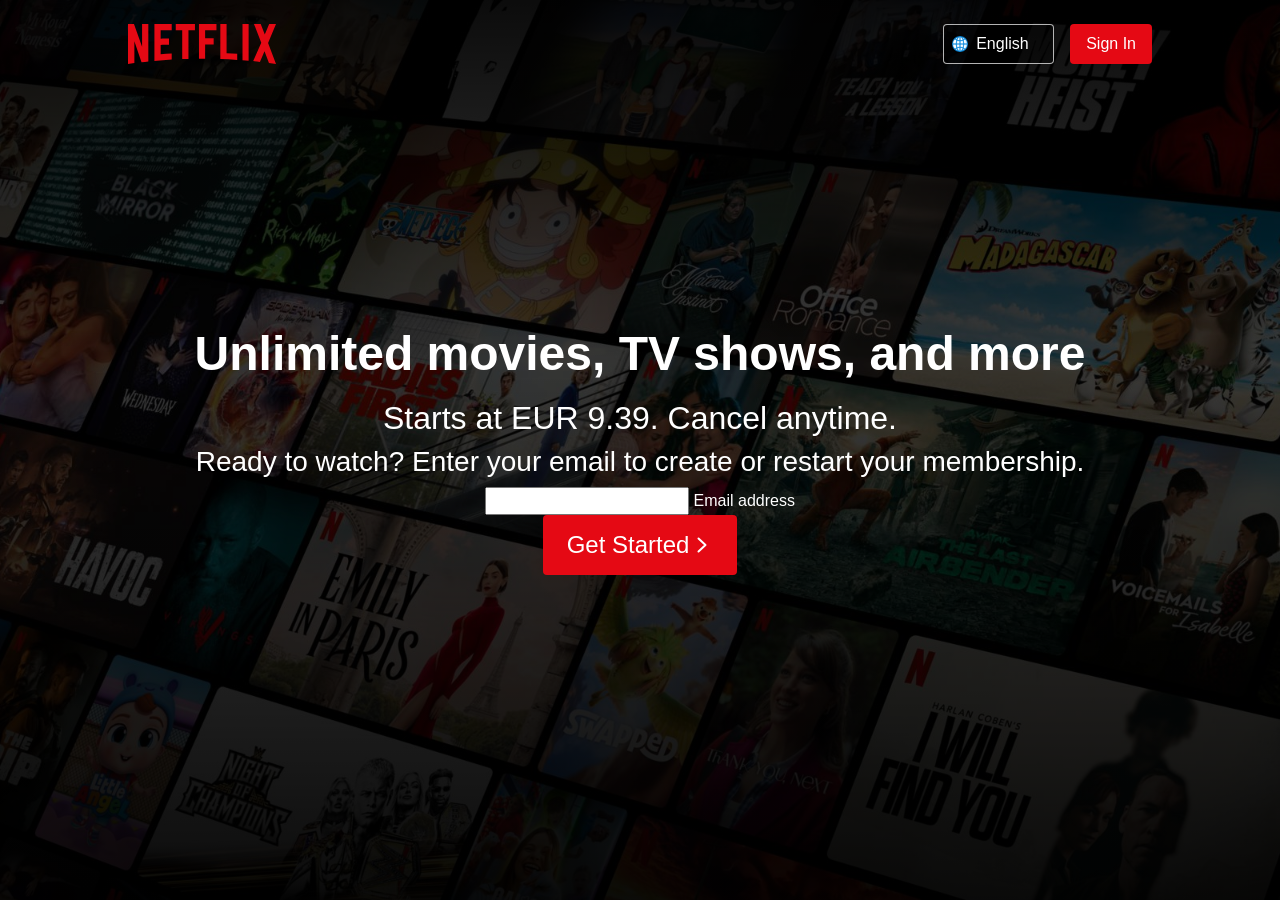
==== index.html @ 7cf476af "feat: build hero banner with background image" ====
<!DOCTYPE html>
<html lang="en">
<head>
    <meta charset="UTF-8">
    <meta name="viewport" content="width=device-width, initial-scale=1.0">
    <meta name="description" content="Watch Netflix movies & TV shows online or stream right to your smart TV, game console, PC, Mac, mobile, tablet and more.">
    <title>Netflix</title>
    <link href="https://cdn.jsdelivr.net/npm/bootstrap@5.3.2/dist/css/bootstrap.min.css" rel="stylesheet">
    <link rel="stylesheet" href="css/style.css">
    <link rel="stylesheet" href="css/landing.css">
</head>
<body>
    <header class="top-nav">
        <a href="index.html" aria-label="Netflix Home" class="logo-link">
            <img class="nav-logo" src="assets/logo.svg" alt="">
        </a>
        <div class="nav-btns">
            <div class="lang-box">
                <img class="lang-icon" src="assets/lang.png" alt="">
                <select class="lang-select">
                    <option>English</option>
                </select>
            </div>
            <a href="signin.html" class="btn btn-sm btn-red">Sign In</a>
        </div>
    </header>
    <main>
        <div class="hero-area">
            <div class="hero-bg"></div>
            <section class="splash-inner">
                <div class="hero-box">
                    <h1 class="hero-head">Unlimited movies, TV shows, and more</h1>
                    <h2 class="hero-sub">Starts at EUR 9.39. Cancel anytime.</h2>
                    <form class="cta-form" action="register.html">
                        <h3 class="join-form-title">Ready to watch? Enter your email to create or restart your membership.</h3>
                        <div class="join-form-row">
                            <div class="email-wrap">
                                <input type="email" id="topEmail" class="email-input" placeholder=" " required autocomplete="email">
                                <label for="topEmail" class="email-label">Email address</label>
                            </div>
                            <button type="submit" class="btn btn-lg btn-red start-btn">
                                Get Started
                                <svg width="24" height="24" viewBox="0 0 24 24" fill="none" xmlns="http://www.w3.org/2000/svg" class="start-btn-arrow">
                                    <path d="M9.5 5.5L16.5 12L9.5 18.5" stroke="currentColor" stroke-width="2" stroke-linecap="round" stroke-linejoin="round"/>
                                </svg>
                            </button>
                        </div>
                    </form>
                </div>
            </section>
        </div>
    </main>
</body>
</html>
---- css/style.css ----
/* ==========================================================================
   Base Styles
   ========================================================================== */
* {
    margin: 0;
    padding: 0;
    box-sizing: border-box;
}

:root {
    --color-primary: #e50914;
    --color-primary-hover: #c11119;
    --color-dark: #000000;
    --color-light: #ffffff;
    --color-gray: #b3b3b3;
    --color-gray-dark: #161616;
    
    --font-base: 'Netflix Sans', 'Helvetica Neue', Helvetica, Arial, sans-serif;
}

body {
    font-family: var(--font-base);
    background-color: var(--color-dark);
    color: var(--color-light);
    line-height: 1.5;
    -webkit-font-smoothing: antialiased;
}

/* ==========================================================================
   Navbar
   ========================================================================== */
.top-nav {
    display: flex;
    justify-content: space-between;
    align-items: center;
    padding: 1.5rem 5%;
    position: absolute;
    top: 0;
    left: 0;
    width: 100%;
    z-index: 10;
}

.logo-link { display: inline-block; }
.nav-logo { fill: var(--color-primary); height: 1.5rem; }

.nav-btns {
    display: flex;
    gap: 1rem;
    align-items: center;
}

.lang-box {
    position: relative;
    display: flex;
    align-items: center;
    border: 1px solid rgba(255, 255, 255, 0.7);
    border-radius: 4px;
    background-color: rgba(0, 0, 0, 0.4);
    padding: 0.2rem 1.5rem 0.2rem 2rem;
}

.lang-icon {
    position: absolute;
    left: 0.5rem;
    width: 1rem;
    height: 1rem;
    color: var(--color-light);
}

.lang-select {
    background: transparent;
    color: var(--color-light);
    border: none;
    font-size: 1rem;
    padding: 0.25rem 0;
    appearance: none;
    outline: none;
    cursor: pointer;
}

/* ==========================================================================
   Buttons
   ========================================================================== */
.btn {
    display: inline-flex;
    align-items: center;
    justify-content: center;
    border-radius: 4px;
    text-decoration: none;
    font-weight: 500;
    border: none;
    cursor: pointer;
    transition: background-color 0.2s ease;
}

.btn-red {
    background-color: var(--color-primary);
    color: var(--color-light);
}
.btn-red:hover { background-color: var(--color-primary-hover); }

.btn-sm { padding: 0.4rem 1rem; font-size: 0.875rem; border-radius: 4px; }
.btn-lg { padding: 0.75rem 1.5rem; font-size: 1.5rem; font-weight: 500; }

@media (min-width: 960px) {
    .top-nav { padding: 1.5rem 10%; }
    .nav-logo { height: 2.5rem; }
    .btn-sm { padding: 0.5rem 1rem; font-size: 1rem; }
}
---- css/landing.css ----
/* ==========================================================================
   Hero Section
   ========================================================================== */
.hero-area {
    position: relative;
    overflow: hidden;
}

.hero-bg {
    position: absolute;
    top: 0;
    left: 0;
    right: 0;
    bottom: 0;
    background: url('../assets/hero-bg.jpg') center/cover no-repeat;
    opacity: 0.5;
    z-index: 0;
}

.hero-area::after {
    content: '';
    position: absolute;
    top: 0;
    left: 0;
    right: 0;
    bottom: 0;
    background: rgba(0, 0, 0, 0.4);
    background-image: linear-gradient(to top, rgba(0, 0, 0, 0.8) 0, rgba(0, 0, 0, 0) 60%, rgba(0, 0, 0, 0.8) 100%);
    z-index: 1;
}

.splash-inner {
    position: relative;
    z-index: 2;
    min-height: 100vh;
    display: flex;
    justify-content: center;
    align-items: center;
    text-align: center;
    padding: 5rem 5% 5rem;
}

.hero-box {
    max-width: 950px;
    width: 100%;
}

.hero-head {
    font-size: 3rem;
    font-weight: 900;
    margin-bottom: 1rem;
    line-height: 1.2;
}
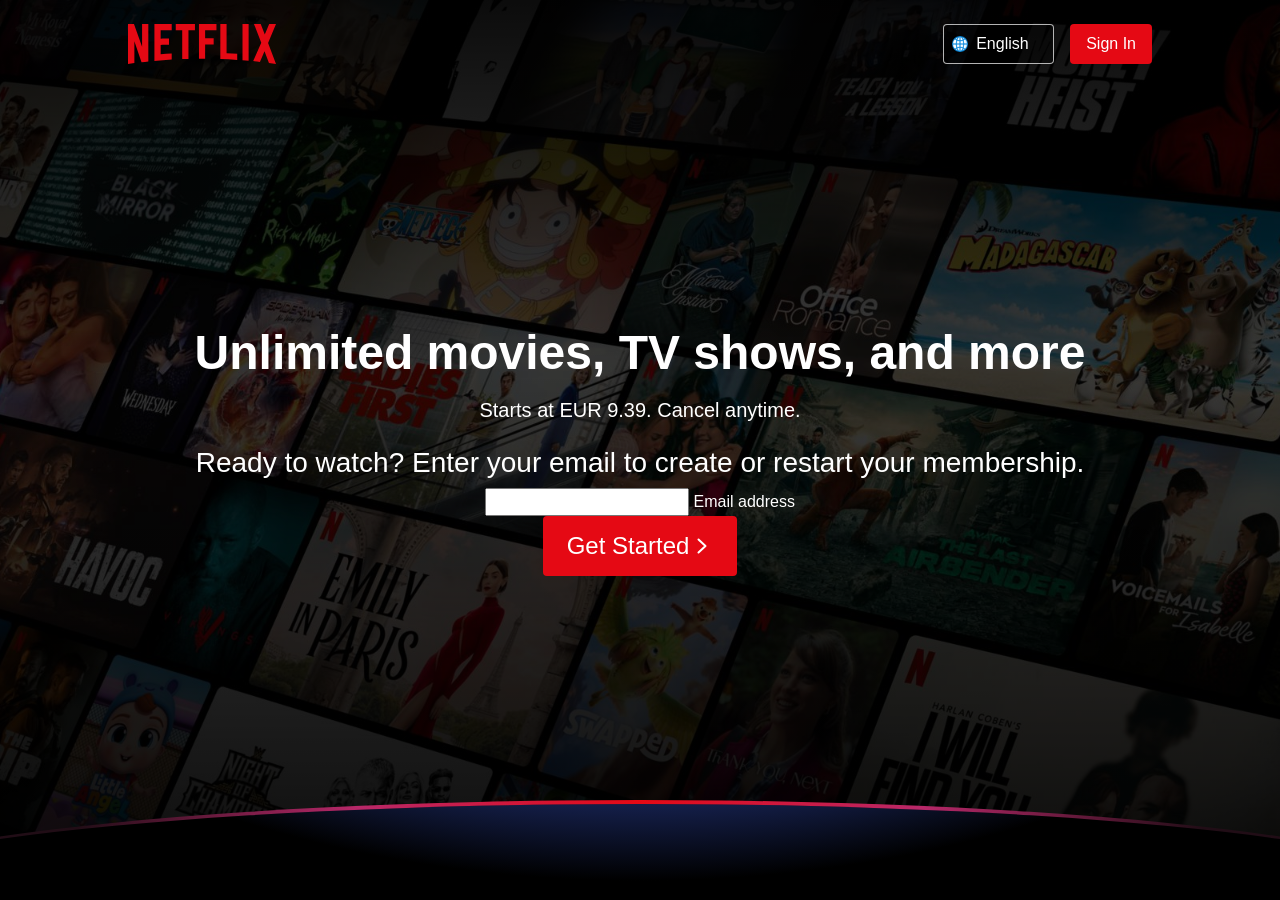
==== commit b9adbadd: "style: add curved arc divider below hero section" ====
--- a/index.html
+++ b/index.html
@@ -48,7 +48,12 @@
                     </form>
                 </div>
             </section>
+            <!-- Curved divider -->
+            <div class="arc-wrap">
+                <div class="arc-border"></div>
+            </div>
         </div>
+
     </main>
 </body>
 </html>
--- a/css/landing.css
+++ b/css/landing.css
@@ -52,3 +52,85 @@
     line-height: 1.2;
 }
 
+.hero-sub {
+    font-size: 1.25rem;
+    font-weight: 400;
+    margin-bottom: 1.5rem;
+}
+
+/* ==========================================================================
+   Hero Curve Divider
+   ========================================================================== */
+.arc-wrap {
+    position: absolute;
+    bottom: 0;
+    left: 0;
+    width: 100%;
+    height: 100px;
+    z-index: 3;
+    overflow: hidden;
+}
+
+.arc-border {
+    box-sizing: border-box;
+    position: absolute;
+    height: 100%;
+    top: 0;
+    margin: auto;
+    display: flex;
+    align-items: center;
+    border: solid .25rem transparent;
+    border-top-left-radius: 50% 100%;
+    border-top-right-radius: 50% 100%;
+    border-bottom: none;
+    background: radial-gradient(50% 500% at 50% -420%, rgba(64, 97, 231, 0.4) 80%, rgba(0, 0, 0, 0.1) 100%), black;
+    background-clip: padding-box;
+}
+
+@media all {
+    .arc-border {
+        width: 200%;
+        left: -50%;
+    }
+}
+
+@media all and (min-width: 600px) {
+    .arc-border {
+        width: 180%;
+        left: -40%;
+    }
+}
+
+@media all and (min-width: 960px) {
+    .arc-border {
+        width: 150%;
+        left: -25%;
+    }
+}
+
+@media all and (min-width: 1280px) {
+    .arc-border {
+        width: 130%;
+        left: -15%;
+    }
+}
+
+@media all and (min-width: 1920px) {
+    .arc-border {
+        width: 120%;
+        left: -10%;
+    }
+}
+
+.arc-border::before {
+    content: '';
+    position: absolute;
+    top: 0;
+    right: 0;
+    bottom: 0;
+    left: 0;
+    z-index: -1;
+    margin-top: -.25rem;
+    border-radius: inherit;
+    background: linear-gradient(to right, rgba(33, 13, 22, 1) 16%, rgba(184, 40, 105, 1), rgba(229, 9, 20, 1), rgba(184, 40, 105, 1), rgba(33, 13, 22, 1) 84%);
+}
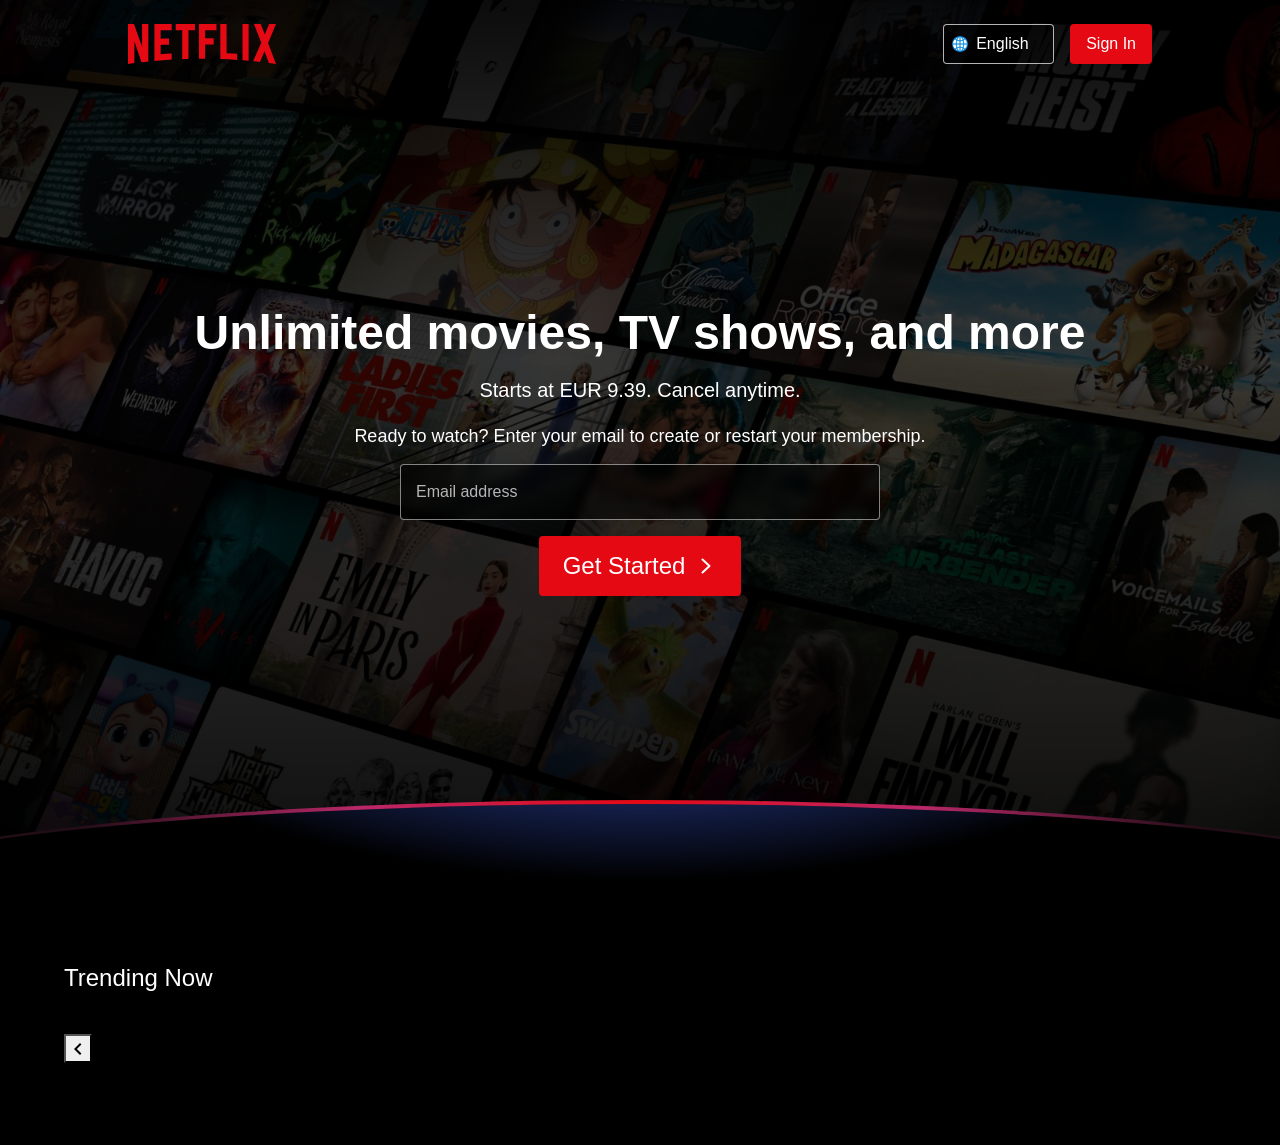
==== commit da5b7f8a: "feat: set up trending movies carousel section" ====
--- a/index.html
+++ b/index.html
@@ -54,6 +54,20 @@
             </div>
         </div>
 
+        <div class="main-wrap">
+            <!-- Trending Now -->
+            <section class="section position-relative">
+                <h2 class="section-title">Trending Now</h2>
+                <div class="slider position-relative">
+                    <button class="prev-btn" id="prevBtn" aria-label="Slide Left">
+                        <svg viewBox="0 0 24 24" fill="currentColor" width="24" height="24"><path d="M15.41 7.41L14 6l-6 6 6 6 1.41-1.41L10.83 12z"/></svg>
+                    </button>
+                    <div class="movie-list" id="sliderList">
+                        <div class="movie-card">
+                    </div>
+                </div>
+            </section>
+        </div>
     </main>
 </body>
 </html>
--- a/css/landing.css
+++ b/css/landing.css
@@ -134,3 +134,111 @@
     border-radius: inherit;
     background: linear-gradient(to right, rgba(33, 13, 22, 1) 16%, rgba(184, 40, 105, 1), rgba(229, 9, 20, 1), rgba(184, 40, 105, 1), rgba(33, 13, 22, 1) 84%);
 }
+
+/* ==========================================================================
+   Email Form
+   ========================================================================== */
+.cta-form {
+    margin-top: 1.5rem;
+}
+
+.join-form-title {
+    font-size: 1.125rem;
+    font-weight: 400;
+    margin-bottom: 1rem;
+}
+
+.join-form-row {
+    display: flex;
+    flex-direction: column;
+    align-items: center;
+    gap: 1rem;
+}
+
+.email-wrap {
+    width: 100%;
+    position: relative;
+    max-width: 30rem;
+}
+
+.email-input {
+    width: 100%;
+    padding: 1.5rem 1rem 0.5rem;
+    border: 1px solid rgba(255, 255, 255, 0.5);
+    border-radius: 4px;
+    background-color: rgba(0, 0, 0, 0.5);
+    color: var(--color-light);
+    font-size: 1rem;
+    height: 3.5rem;
+    backdrop-filter: blur(5px);
+}
+
+.email-input:focus {
+    outline: 2px solid var(--color-light);
+    outline-offset: 2px;
+}
+
+.email-label {
+    position: absolute;
+    left: 1rem;
+    top: 50%;
+    transform: translateY(-50%);
+    color: rgba(255, 255, 255, 0.7);
+    transition: all 0.1s ease;
+    pointer-events: none;
+    font-size: 1rem;
+}
+
+.email-input:focus + .email-label,
+.email-input:not(:placeholder-shown) + .email-label {
+    top: 14px;
+    font-size: 0.75rem;
+    font-weight: 500;
+}
+
+.start-btn {
+    width: auto;
+    gap: 0.5rem;
+    font-weight: 500;
+}
+
+/* ==========================================================================
+   Sections Layout
+   ========================================================================== */
+.main-wrap {
+    padding: 0 5%;
+}
+
+.section {
+    padding: 4rem 0;
+}
+
+.section-title {
+    font-size: 1.5rem;
+    font-weight: 500;
+    margin-bottom: 1.5rem;
+}
+
+/* ==========================================================================
+   Trending Carousel
+   ========================================================================== */
+.slider {
+    display: flex;
+    align-items: center;
+    position: relative;
+    width: 100%;
+}
+
+.movie-list {
+    display: flex;
+    overflow-x: auto;
+    scroll-behavior: smooth;
+    scrollbar-width: none;
+    gap: 3rem;
+    padding: 1.5rem 0 2.5rem 3.5rem;
+    width: 100%;
+}
+
+.movie-list::-webkit-scrollbar {
+    display: none;
+}
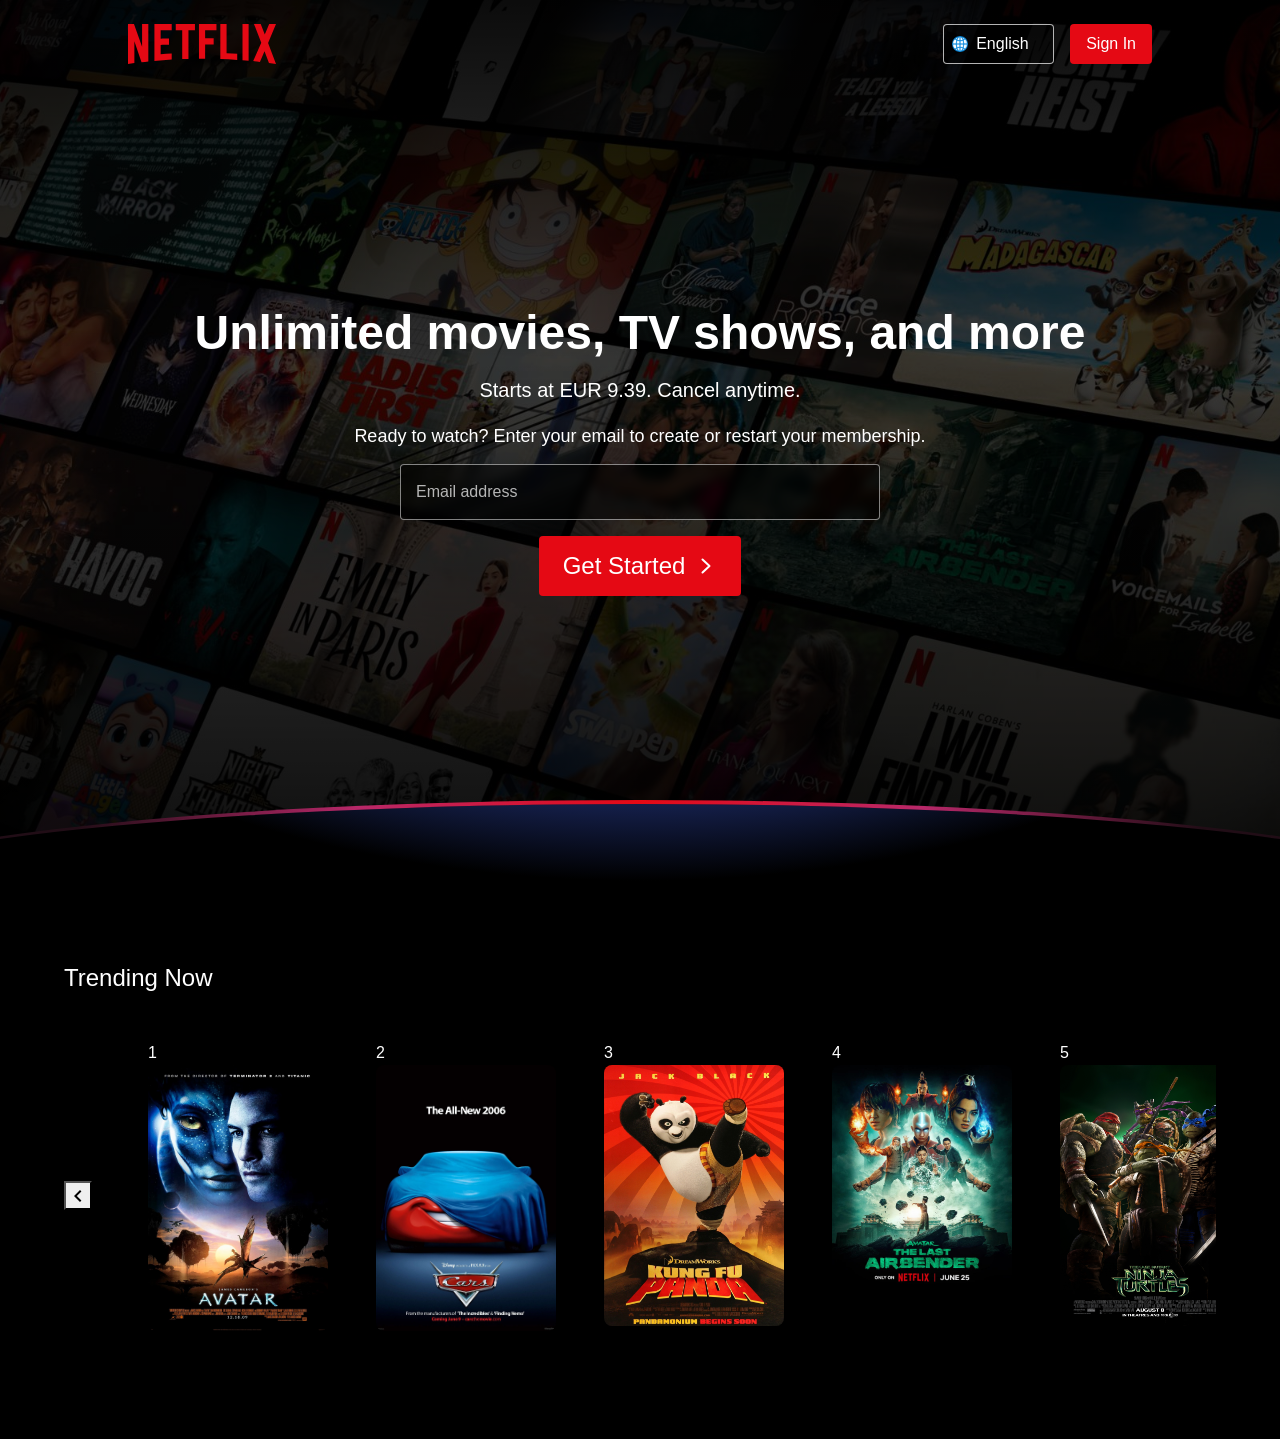
==== commit 4668db28: "feat: add 10 movie poster cards to carousel" ====
--- a/index.html
+++ b/index.html
@@ -64,6 +64,46 @@
                     </button>
                     <div class="movie-list" id="sliderList">
                         <div class="movie-card">
+                            <span class="rank-num">1</span>
+                            <img src="assets/trending-1.jpg" alt="Trending 1" class="slide-img">
+                        </div>
+                        <div class="movie-card">
+                            <span class="rank-num">2</span>
+                            <img src="assets/trending-2.jpg" alt="Trending 2" class="slide-img">
+                        </div>
+                        <div class="movie-card">
+                            <span class="rank-num">3</span>
+                            <img src="assets/trending-3.jpg" alt="Trending 3" class="slide-img">
+                        </div>
+                        <div class="movie-card">
+                            <span class="rank-num">4</span>
+                            <img src="assets/trending-4.jpg" alt="Trending 4" class="slide-img">
+                        </div>
+                        <div class="movie-card">
+                            <span class="rank-num">5</span>
+                            <img src="assets/trending-5.jpg" alt="Trending 5" class="slide-img">
+                        </div>
+                        <div class="movie-card">
+                            <span class="rank-num">6</span>
+                            <img src="assets/trending-6.jpg" alt="Trending 6" class="slide-img">
+                        </div>
+                        <div class="movie-card">
+                            <span class="rank-num">7</span>
+                            <img src="assets/trending-7.jpg" alt="Trending 7" class="slide-img">
+                        </div>
+                        <div class="movie-card">
+                            <span class="rank-num">8</span>
+                            <img src="assets/trending-8.jpg" alt="Trending 8" class="slide-img">
+                        </div>
+                        <div class="movie-card">
+                            <span class="rank-num">9</span>
+                            <img src="assets/trending-9.jpg" alt="Trending 9" class="slide-img">
+                        </div>
+                        <div class="movie-card">
+                            <span class="rank-num">10</span>
+                            <img src="assets/trending-10.jpg" alt="Trending 10" class="slide-img">
+                        </div>
+                    </div>
                     </div>
                 </div>
             </section>
--- a/css/landing.css
+++ b/css/landing.css
@@ -242,3 +242,19 @@
 .movie-list::-webkit-scrollbar {
     display: none;
 }
+
+.movie-card {
+    position: relative;
+    flex: 0 0 180px;
+    transition: transform 0.3s ease;
+    cursor: pointer;
+}
+
+.movie-card:hover {
+    transform: scale(1.1);
+    z-index: 5;
+}
+
+.slide-img {
+    width: 100%;
+    border-radius: 8px;
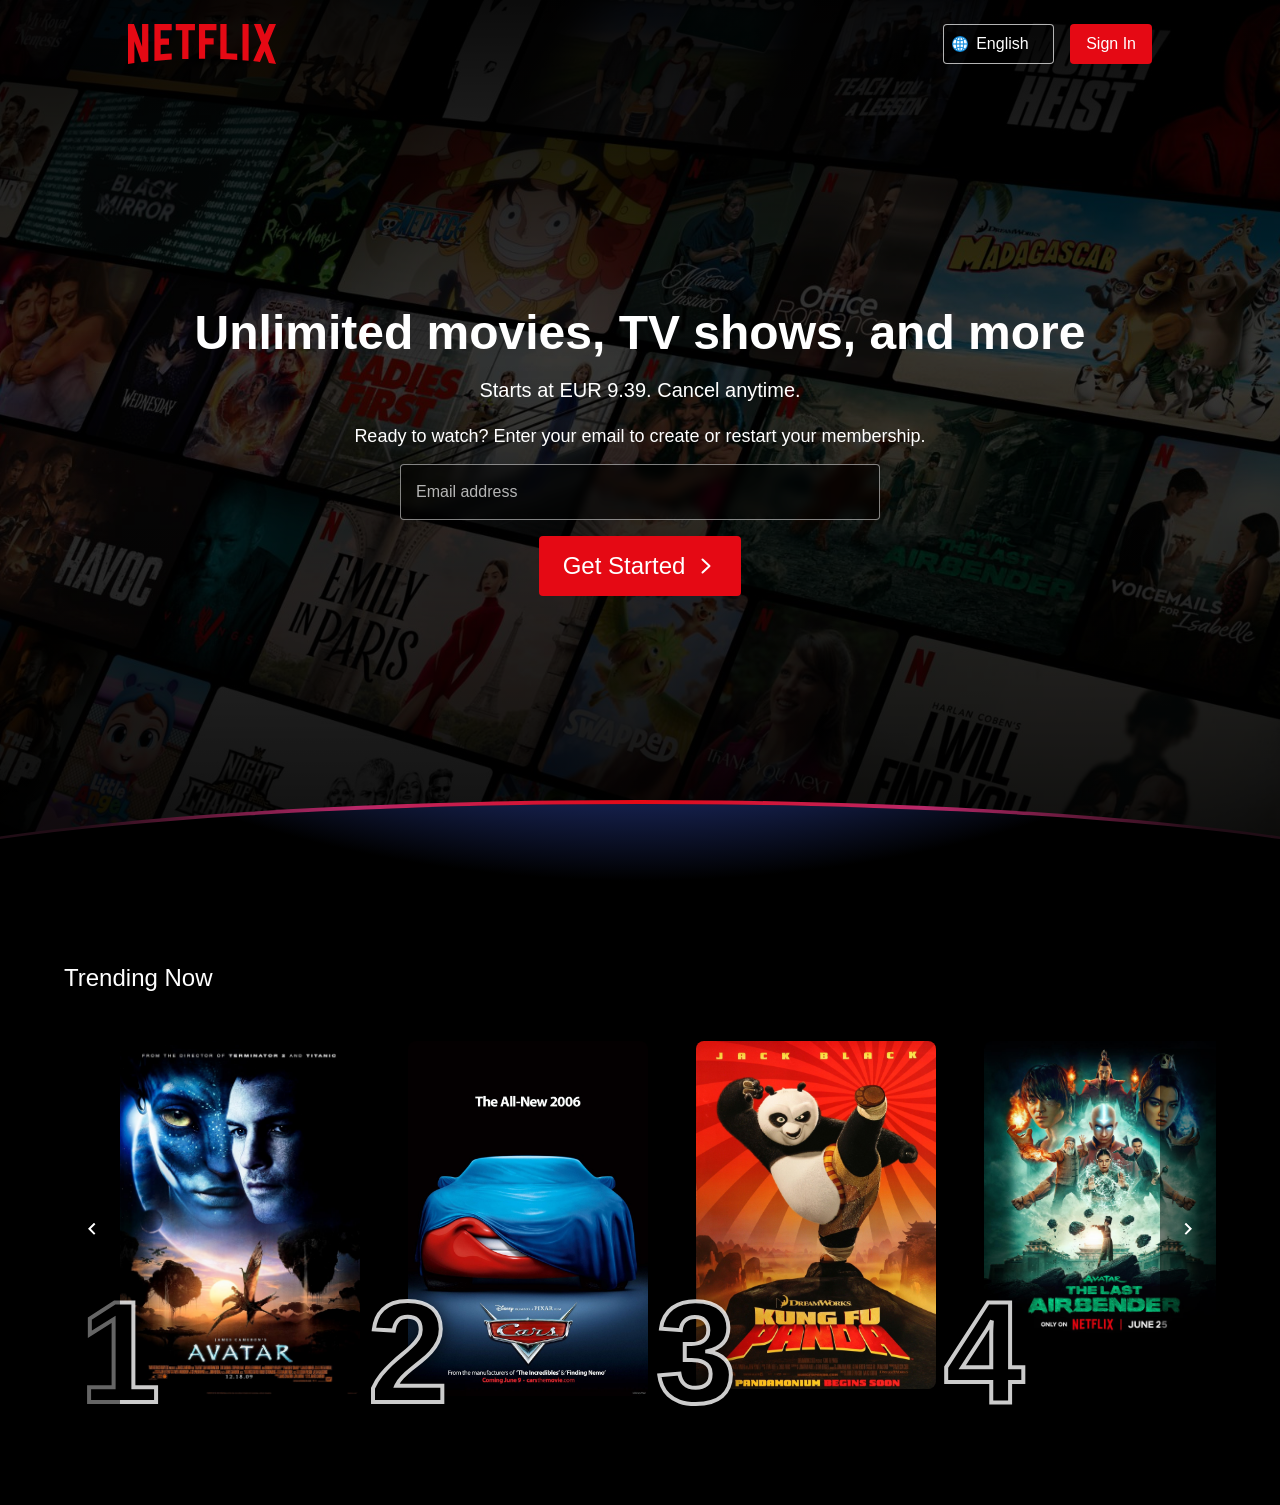
==== commit d88bdc15: "style: style carousel prev and next control buttons" ====
--- a/index.html
+++ b/index.html
@@ -104,9 +104,12 @@
                             <img src="assets/trending-10.jpg" alt="Trending 10" class="slide-img">
                         </div>
                     </div>
-                    </div>
+                    <button class="next-btn" id="nextBtn" aria-label="Slide Right">
+                        <svg viewBox="0 0 24 24" fill="currentColor" width="24" height="24"><path d="M10 6L8.59 7.41 13.17 12l-4.58 4.59L10 18l6-6z"/></svg>
+                    </button>
                 </div>
             </section>
+
         </div>
     </main>
 </body>
--- a/css/landing.css
+++ b/css/landing.css
@@ -258,3 +258,58 @@
 .slide-img {
     width: 100%;
     border-radius: 8px;
+    box-shadow: 0 4px 15px rgba(0, 0, 0, 0.5);
+}
+
+.rank-num {
+    position: absolute;
+    left: -2.5rem;
+    bottom: -1.5rem;
+    font-size: 9rem;
+    font-weight: 900;
+    line-height: 1;
+    color: var(--color-dark);
+    -webkit-text-stroke: 4px rgba(255, 255, 255, 0.8);
+    text-shadow: 0 0 20px rgba(0, 0, 0, 0.8);
+    z-index: 2;
+    pointer-events: none;
+}
+
+.prev-btn,
+.next-btn {
+    position: absolute;
+    top: 50%;
+    transform: translateY(-50%);
+    background: rgba(0, 0, 0, 0.5);
+    border: none;
+    color: white;
+    width: 3.5rem;
+    height: 85%;
+    z-index: 10;
+    cursor: pointer;
+    display: flex;
+    align-items: center;
+    justify-content: center;
+    transition: background 0.3s, opacity 0.3s;
+    border-radius: 4px;
+}
+
+.prev-btn:hover,
+.next-btn:hover {
+    background: rgba(0, 0, 0, 0.8);
+}
+
+.prev-btn {
+    left: 0;
+}
+
+.next-btn {
+    right: 0;
+}
+
+@media (min-width: 960px) {
+    .movie-card {
+        flex: 0 0 240px;
+    }
+}
+
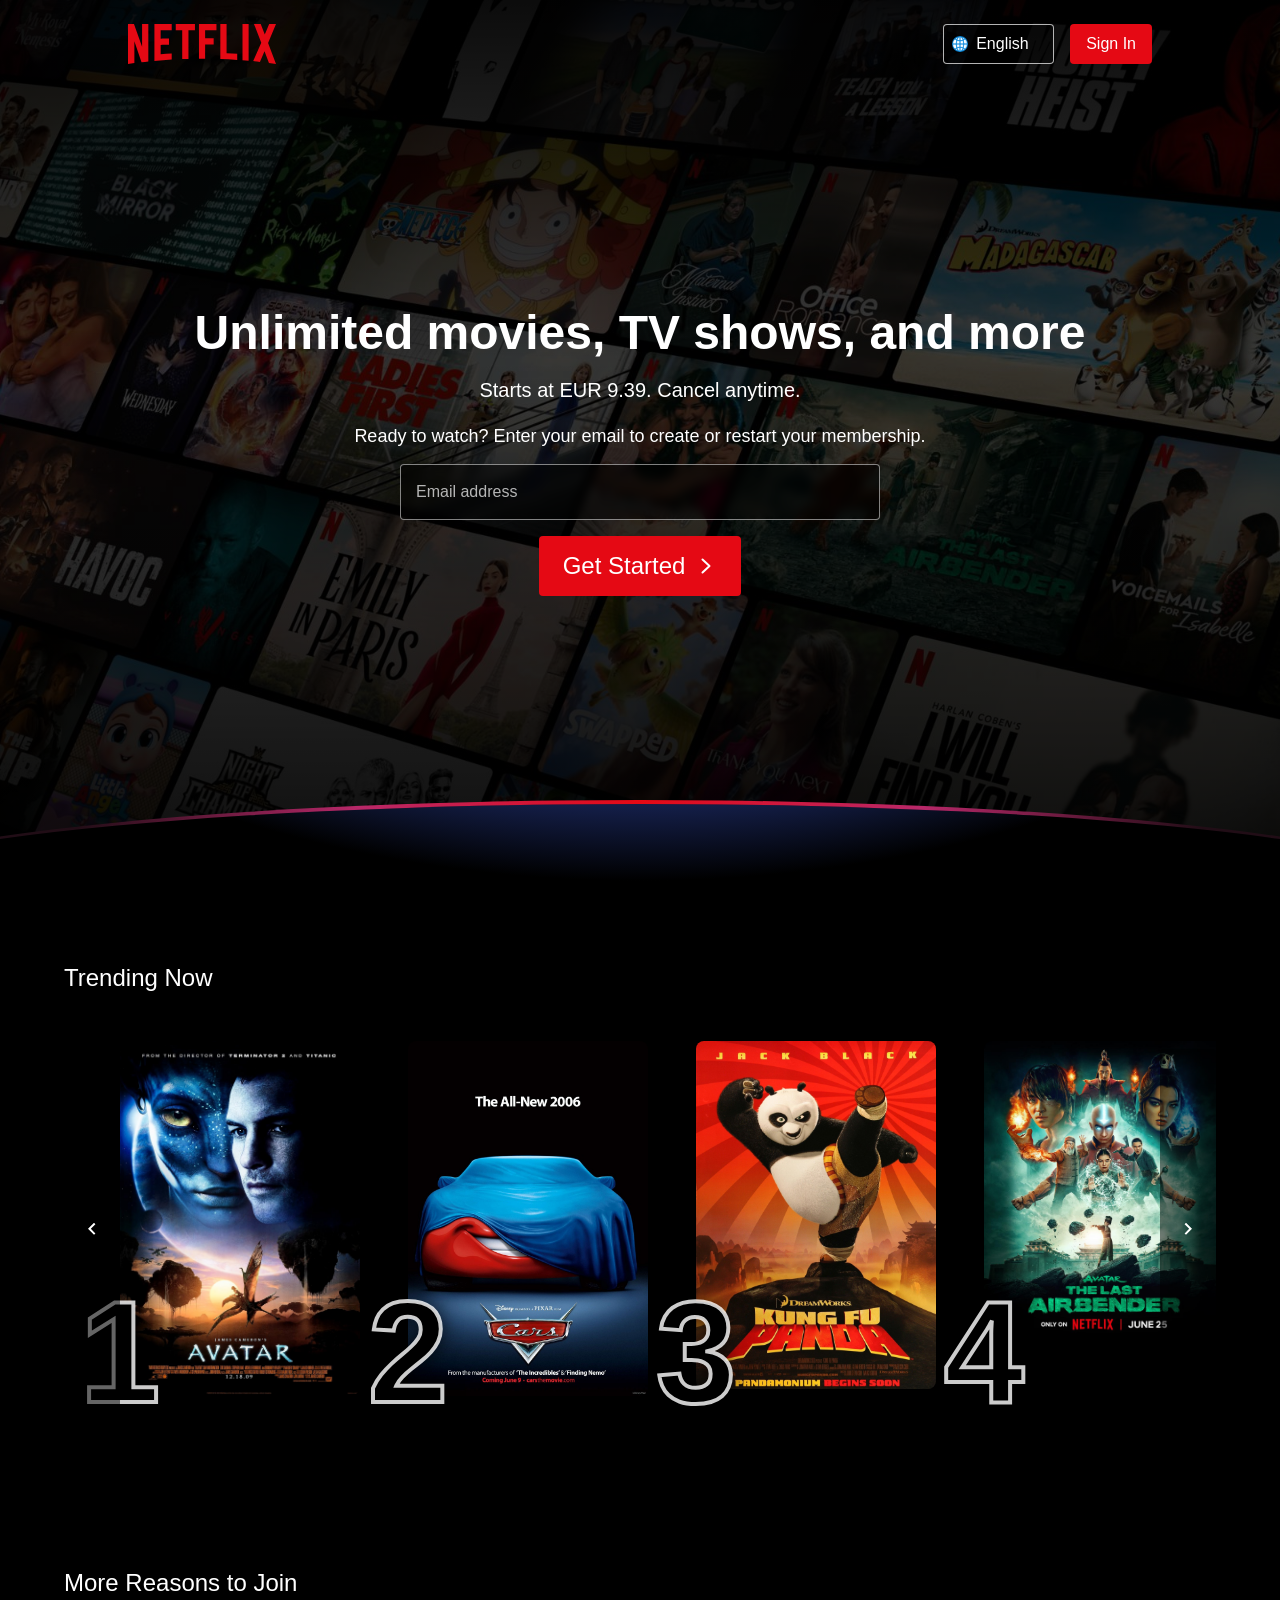
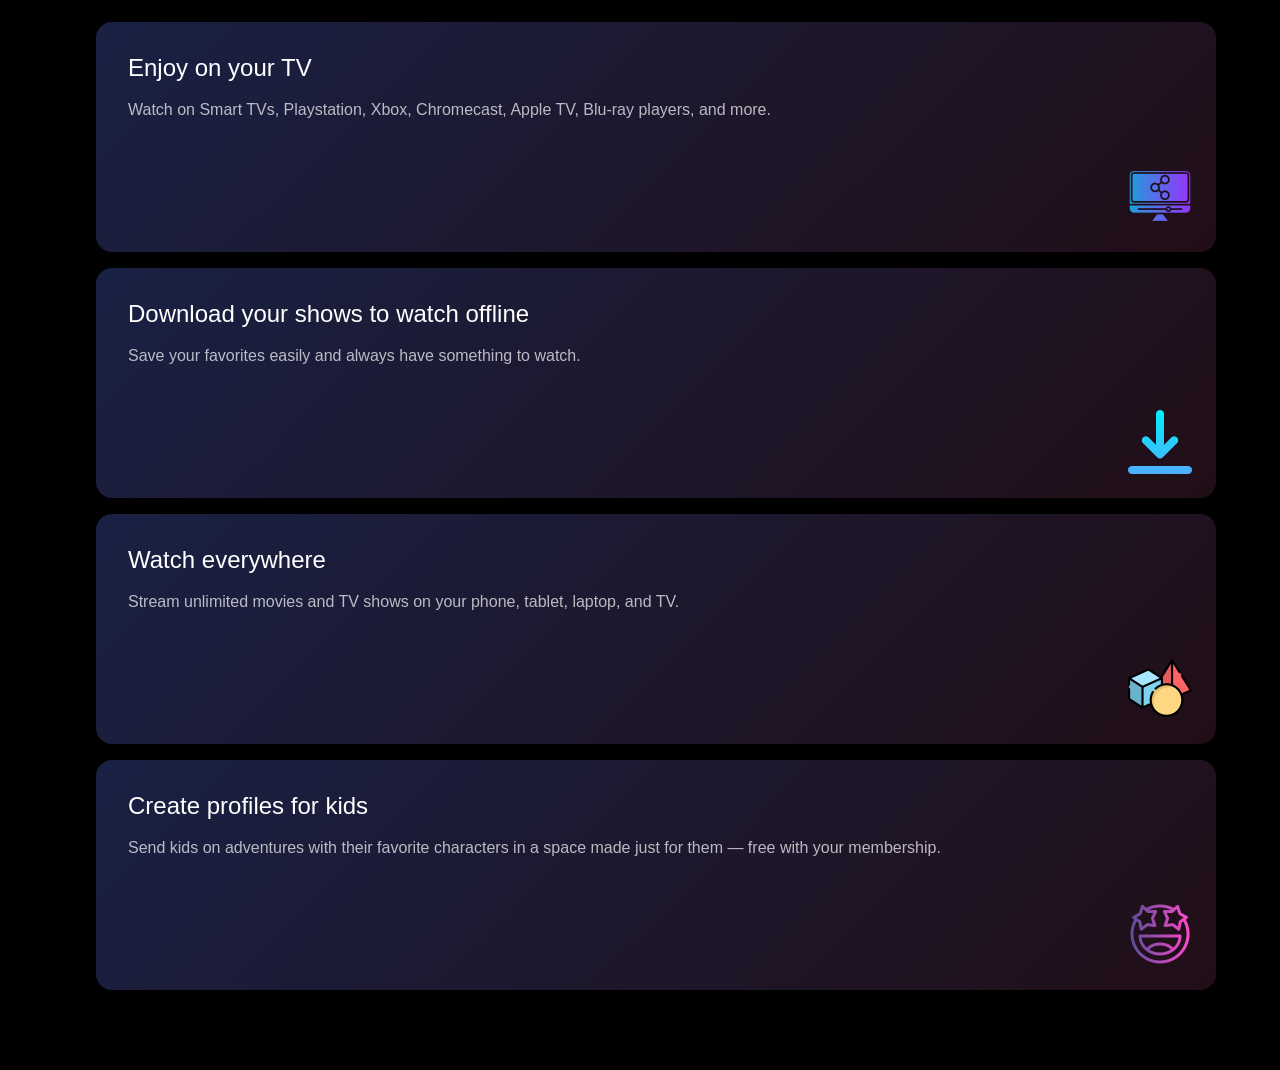
==== commit 5f1bd98f: "feat: add why-us section with reasons and perk cards" ====
--- a/index.html
+++ b/index.html
@@ -110,6 +110,41 @@
                 </div>
             </section>
 
+            <!-- More Reasons to Join -->
+            <section class="section">
+                <h2 class="section-title">More Reasons to Join</h2>
+                <ul class="why-grid">
+                    <li class="why-card">
+                        <h3 class="perk-title">Enjoy on your TV</h3>
+                        <p class="perk-desc">Watch on Smart TVs, Playstation, Xbox, Chromecast, Apple TV, Blu-ray players, and more.</p>
+                        <div class="perk-icon-box">
+                            <img class="perk-icon" src="assets/computer.png" alt="">
+                        </div>
+                    </li>
+                    <li class="why-card">
+                        <h3 class="perk-title">Download your shows to watch offline</h3>
+                        <p class="perk-desc">Save your favorites easily and always have something to watch.</p>
+                        <div class="perk-icon-box">
+                            <img class="perk-icon" src="assets/download.png" alt="">
+                        </div>
+                    </li>
+                    <li class="why-card">
+                        <h3 class="perk-title">Watch everywhere</h3>
+                        <p class="perk-desc">Stream unlimited movies and TV shows on your phone, tablet, laptop, and TV.</p>
+                        <div class="perk-icon-box">
+                            <img class="perk-icon" src="assets/figures.png" alt="">
+                        </div>
+                    </li>
+                    <li class="why-card">
+                        <h3 class="perk-title">Create profiles for kids</h3>
+                        <p class="perk-desc">Send kids on adventures with their favorite characters in a space made just for them — free with your membership.</p>
+                        <div class="perk-icon-box">
+                            <img class="perk-icon" src="assets/smile.png" alt="">
+                        </div>
+                    </li>
+                </ul>
+            </section>
+
         </div>
     </main>
 </body>
--- a/css/landing.css
+++ b/css/landing.css
@@ -313,3 +313,47 @@
     }
 }
 
+/* ==========================================================================
+   Reasons Grid
+   ========================================================================== */
+.why-grid {
+    display: grid;
+    grid-template-columns: 1fr;
+    gap: 1rem;
+    list-style: none;
+}
+
+.why-card {
+    background: linear-gradient(135deg, #192144 0%, #210e17 100%);
+    border-radius: 1rem;
+    padding: 2rem;
+    position: relative;
+    min-height: 230px;
+    display: flex;
+    flex-direction: column;
+}
+
+.perk-title {
+    font-size: 1.5rem;
+    margin-bottom: 1rem;
+    font-weight: 500;
+}
+
+.perk-desc {
+    color: rgba(255, 255, 255, 0.7);
+    font-size: 1rem;
+}
+
+.perk-icon-box {
+    position: absolute;
+    bottom: 1.5rem;
+    right: 1.5rem;
+    width: 4rem;
+    height: 4rem;
+}
+
+.perk-icon {
+    width: 100%;
+    height: 100%;
+}
+
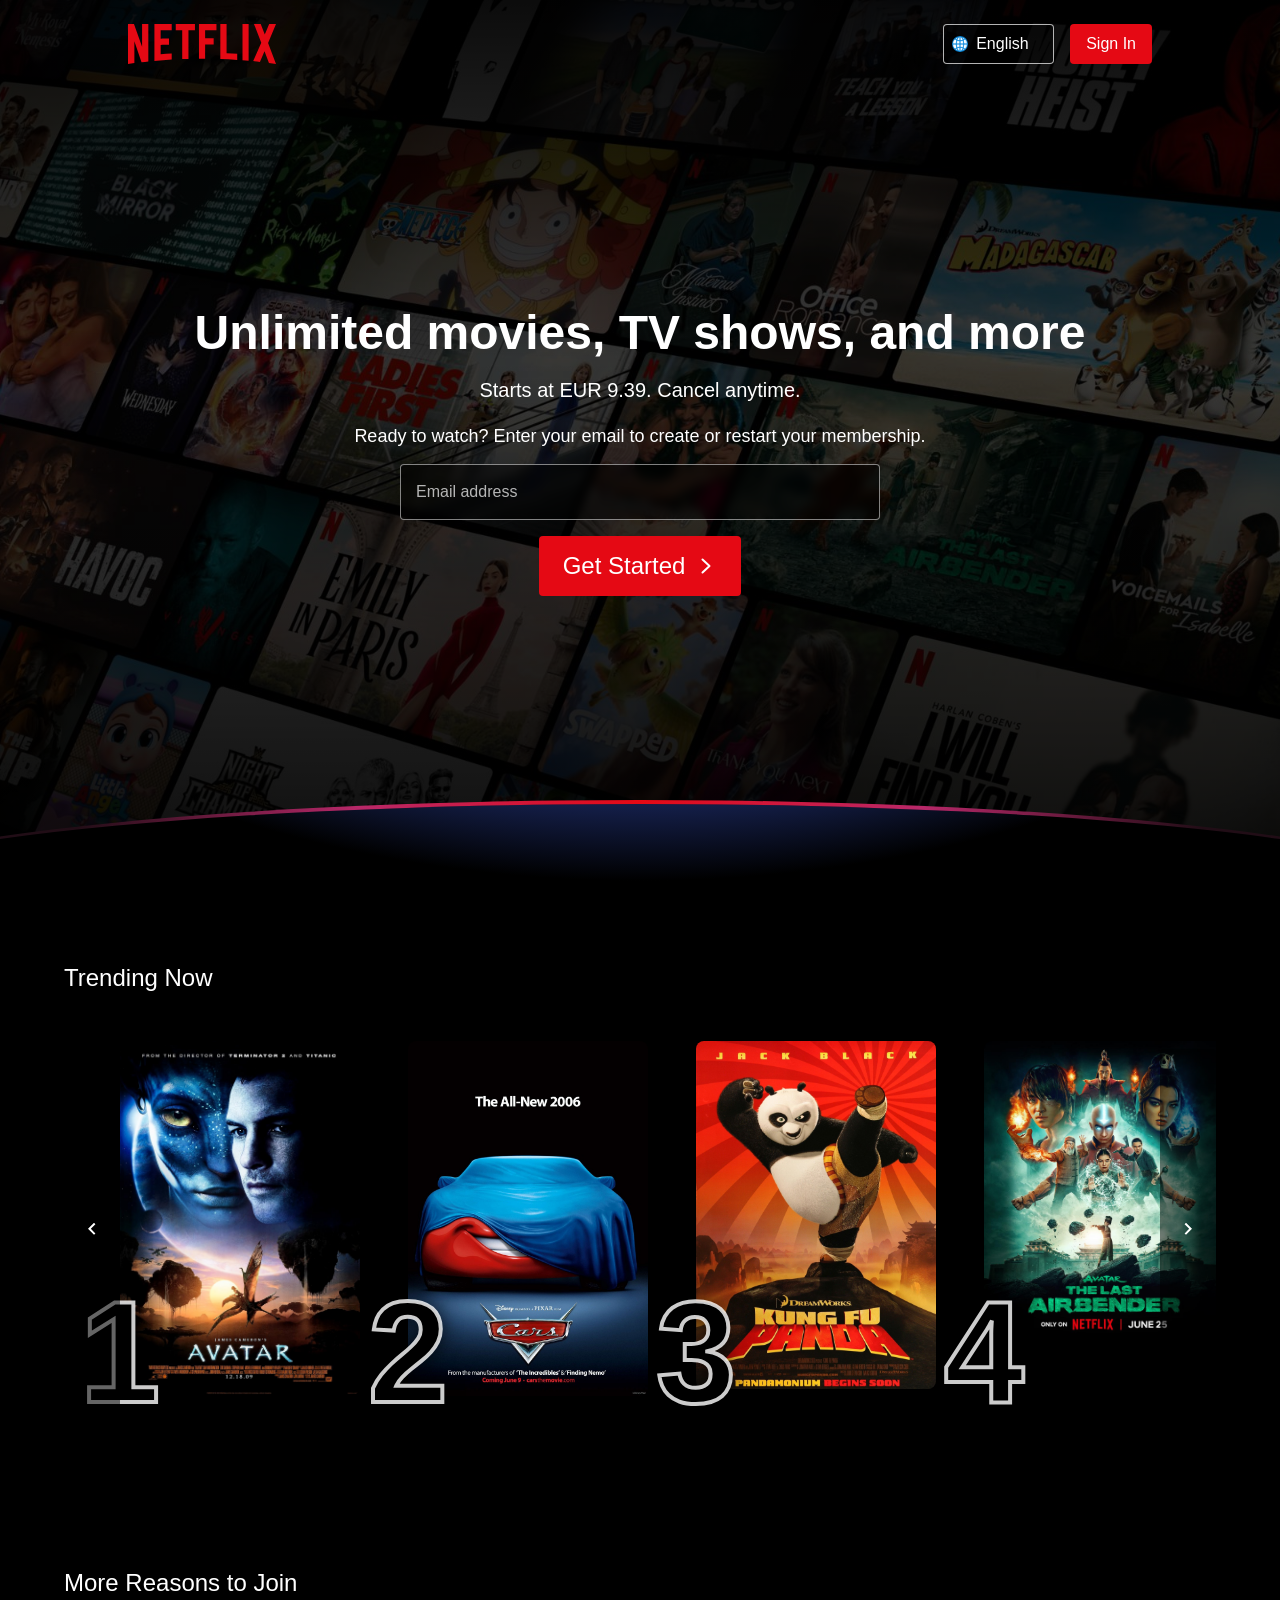
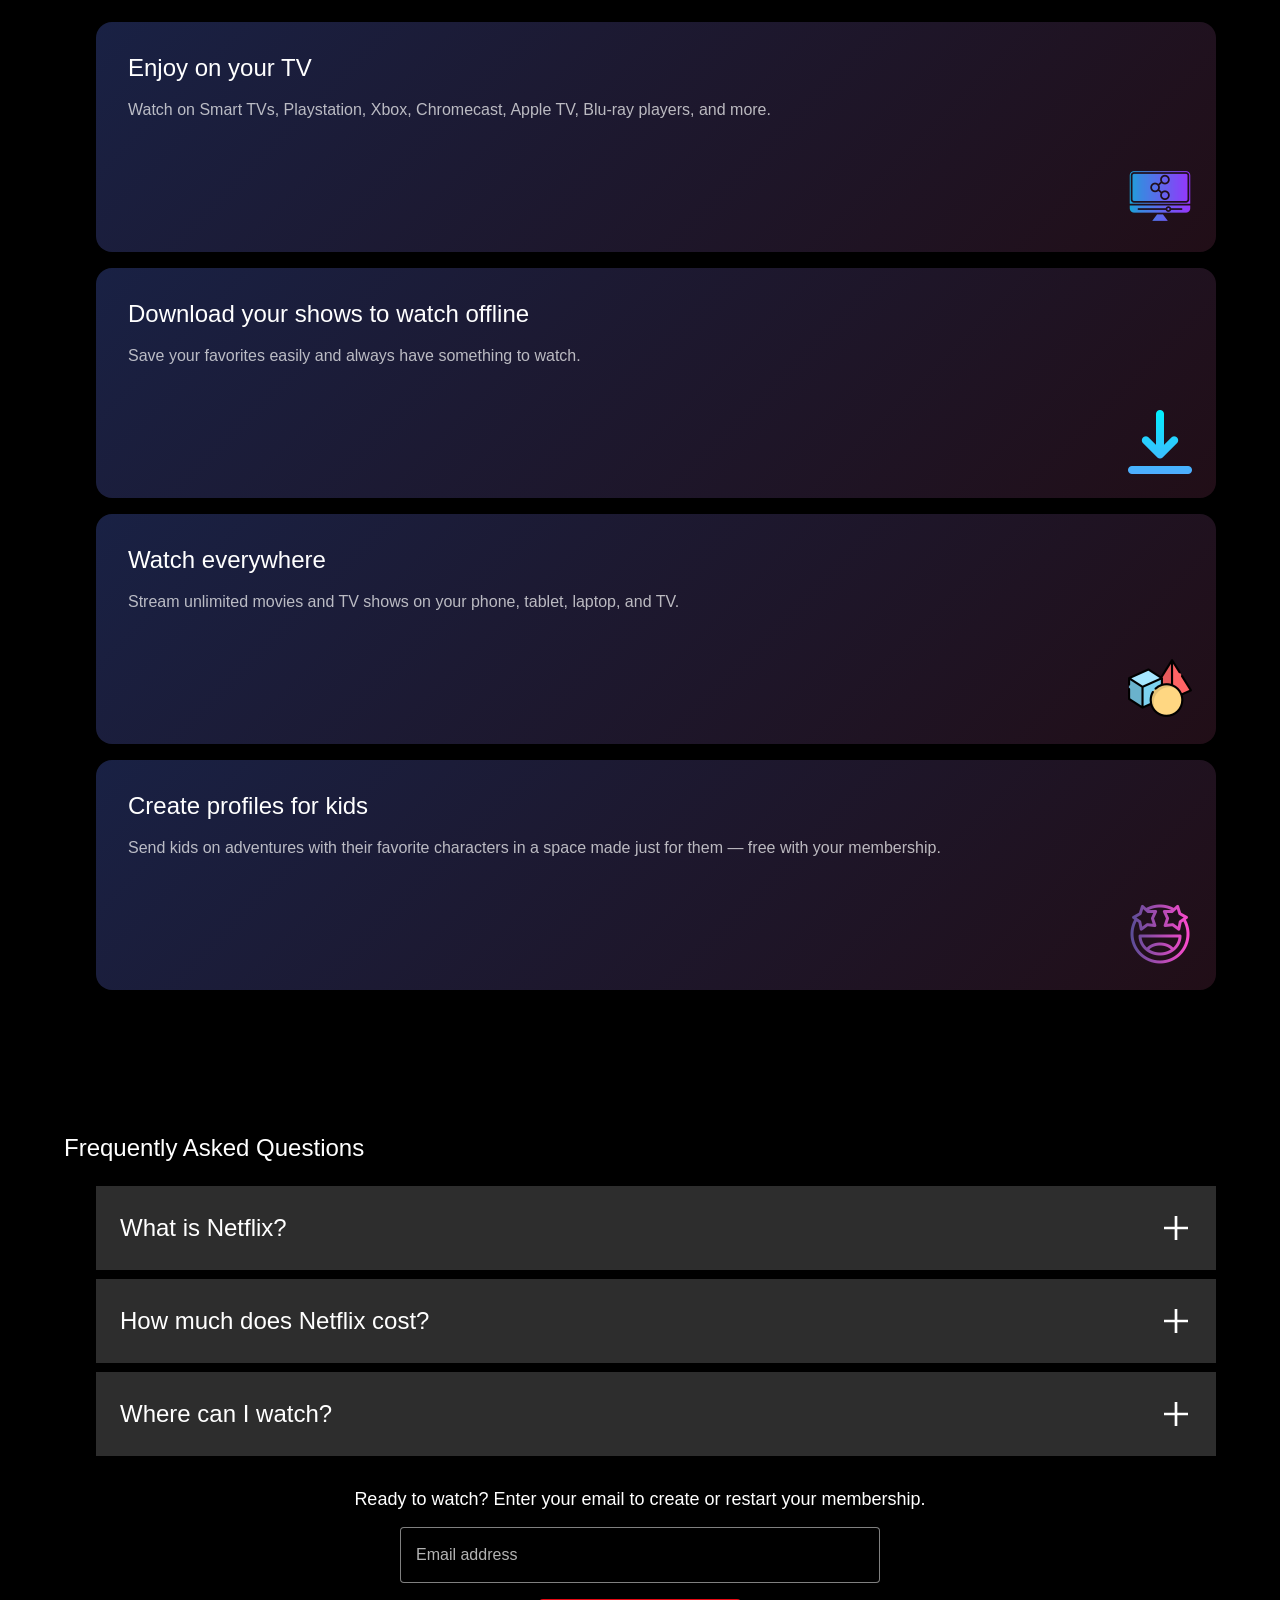
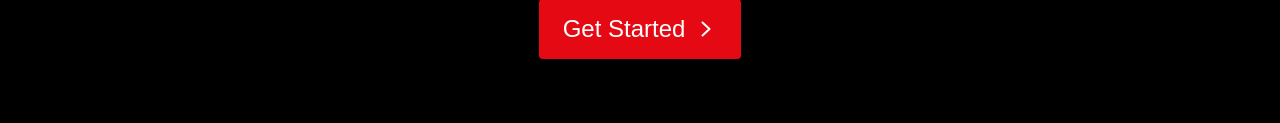
==== commit df940ba0: "feat: build FAQ accordion section with animation" ====
--- a/index.html
+++ b/index.html
@@ -145,7 +145,59 @@
                 </ul>
             </section>
 
+            <!-- FAQ Section -->
+            <section class="section faq-section">
+                <h2 class="section-title">Frequently Asked Questions</h2>
+                <ul class="faq-list">
+                    <li class="faq-box">
+                        <button class="faq-trigger">
+                            What is Netflix?
+                            <svg viewBox="0 0 24 24" class="faq-plus" fill="currentColor"><path d="M11 11V3H13V11H21V13H13V21H11V13H3V11H11Z"/></svg>
+                        </button>
+                        <div class="faq-content">
+                            <p>Netflix is a streaming service that offers a wide variety of award-winning TV shows, movies, anime, documentaries, and more on thousands of internet-connected devices.</p>
+                        </div>
+                    </li>
+                    <li class="faq-box">
+                        <button class="faq-trigger">
+                            How much does Netflix cost?
+                            <svg viewBox="0 0 24 24" class="faq-plus" fill="currentColor"><path d="M11 11V3H13V11H21V13H13V21H11V13H3V11H11Z"/></svg>
+                        </button>
+                        <div class="faq-content">
+                            <p>Watch Netflix on your smartphone, tablet, Smart TV, laptop, or streaming device, all for one fixed monthly fee. Plans range from EUR 9.39 to EUR 13.99 a month. No extra costs, no contracts.</p>
+                        </div>
+                    </li>
+                    <li class="faq-box">
+                        <button class="faq-trigger">
+                            Where can I watch?
+                            <svg viewBox="0 0 24 24" class="faq-plus" fill="currentColor"><path d="M11 11V3H13V11H21V13H13V21H11V13H3V11H11Z"/></svg>
+                        </button>
+                        <div class="faq-content">
+                            <p>Watch anywhere, anytime. Sign in with your Netflix account to watch instantly on the web at netflix.com from your personal computer or on any internet-connected device that offers the Netflix app, including smart TVs, smartphones, tablets, streaming media players and game consoles.</p>
+                        </div>
+                    </li>
+                </ul>
+
+                <div class="faq-join">
+                    <form class="cta-form" action="register.html">
+                        <h3 class="join-form-title" style="text-align: center; margin-top: 2rem;">Ready to watch? Enter your email to create or restart your membership.</h3>
+                        <div class="join-form-row" style="justify-content: center;">
+                            <div class="email-wrap">
+                                <input type="email" id="bottomEmail" class="email-input" placeholder=" " required autocomplete="email">
+                                <label for="bottomEmail" class="email-label">Email address</label>
+                            </div>
+                            <button type="submit" class="btn btn-lg btn-red start-btn">
+                                Get Started
+                                <svg width="24" height="24" viewBox="0 0 24 24" fill="none" xmlns="http://www.w3.org/2000/svg" class="start-btn-arrow">
+                                    <path d="M9.5 5.5L16.5 12L9.5 18.5" stroke="currentColor" stroke-width="2" stroke-linecap="round" stroke-linejoin="round"/>
+                                </svg>
+                            </button>
+                        </div>
+                    </form>
+                </div>
+            </section>
         </div>
+
     </main>
 </body>
 </html>
--- a/css/landing.css
+++ b/css/landing.css
@@ -357,3 +357,64 @@
     height: 100%;
 }
 
+/* ==========================================================================
+   FAQ Section
+   ========================================================================== */
+.faq-list {
+    list-style: none;
+    display: flex;
+    flex-direction: column;
+    gap: 0.5rem;
+}
+
+.faq-box {
+    background-color: #2d2d2d;
+    transition: background-color 0.2s ease;
+}
+
+.faq-box:hover {
+    background-color: #414141;
+}
+
+.faq-trigger {
+    width: 100%;
+    padding: 1.5rem;
+    background: none;
+    border: none;
+    color: white;
+    font-size: 1.5rem;
+    display: flex;
+    justify-content: space-between;
+    align-items: center;
+    cursor: pointer;
+    text-align: left;
+}
+
+.faq-plus {
+    width: 2rem;
+    height: 2rem;
+    transition: transform 0.2s ease;
+}
+
+.faq-content {
+    padding: 0 1.5rem;
+    max-height: 0;
+    overflow: hidden;
+    transition: all 0.2s ease;
+    border-top: 1px solid #000;
+}
+
+.faq-content p {
+    padding: 1.5rem 0;
+    font-size: 1.5rem;
+}
+
+/* JS state for FAQ */
+.faq-box.active .faq-content {
+    max-height: 500px;
+}
+
+.faq-box.active .faq-plus {
+    transform: rotate(45deg);
+}
+
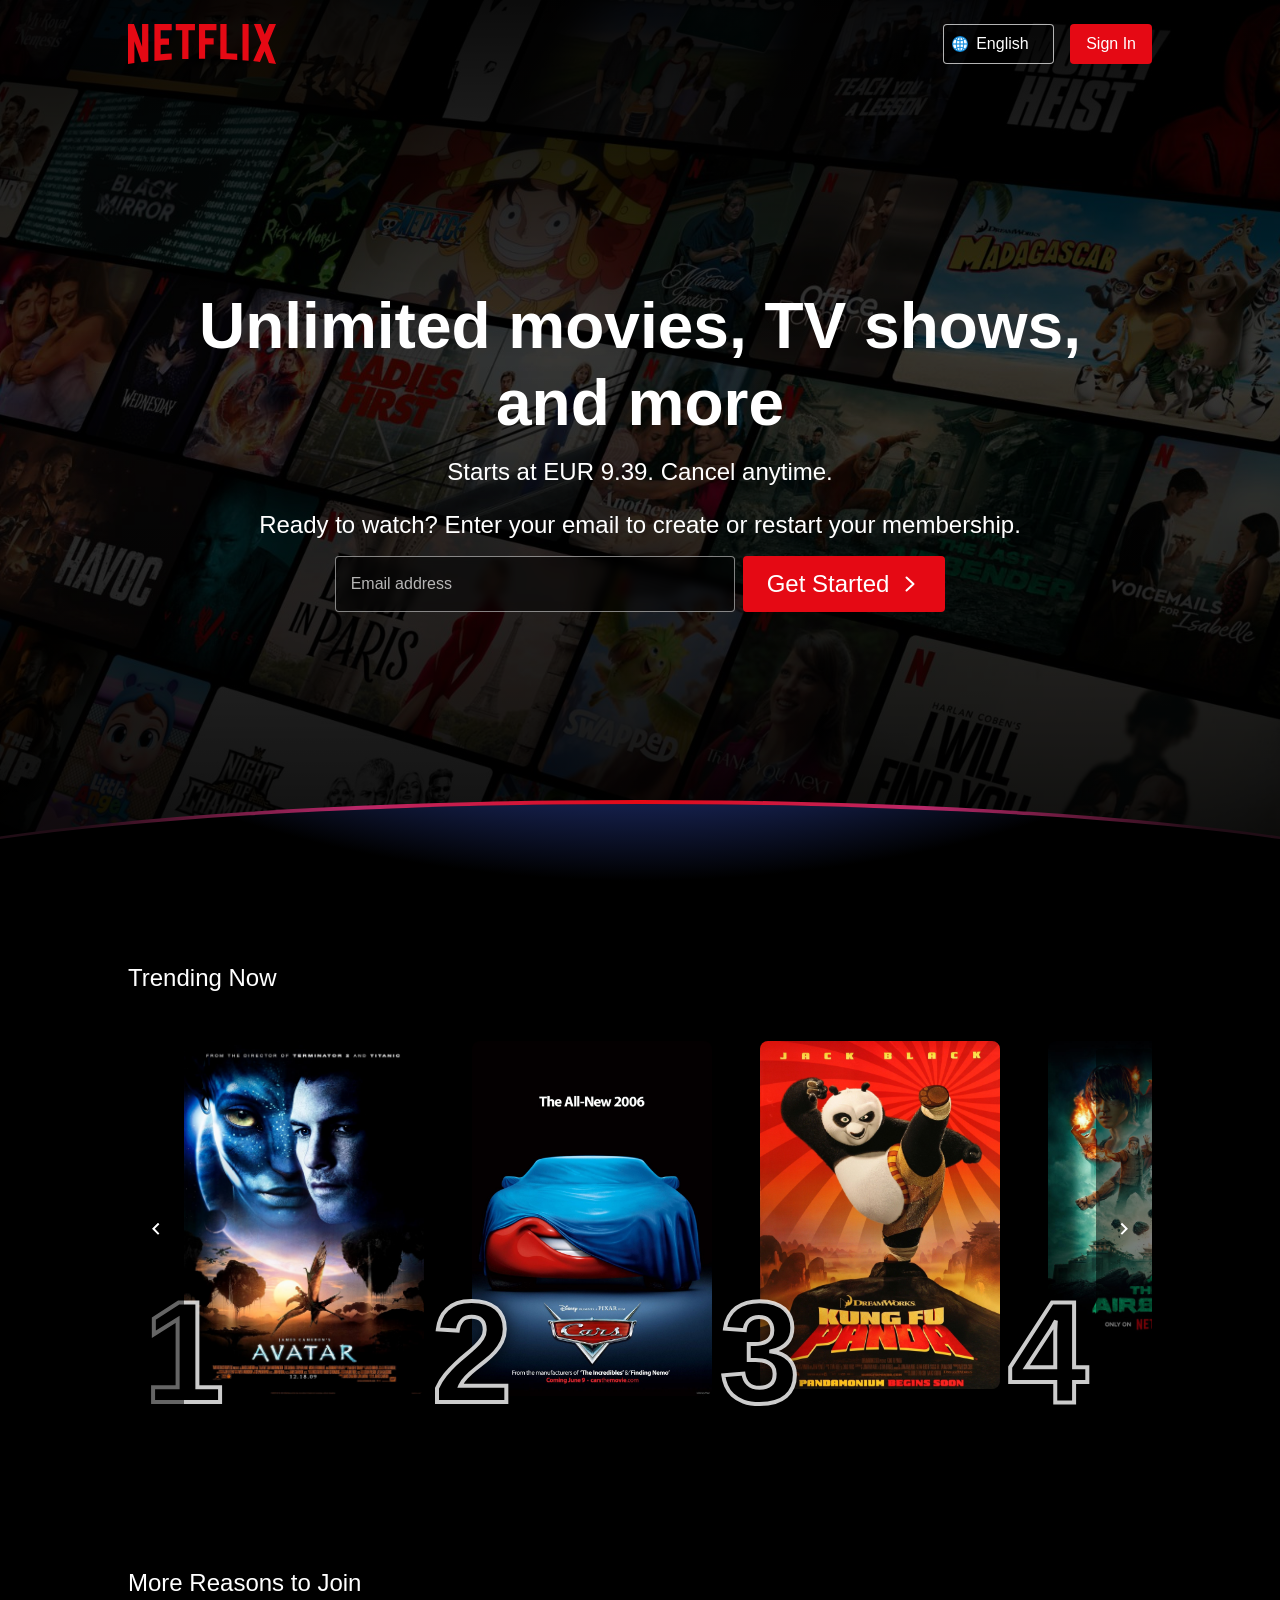
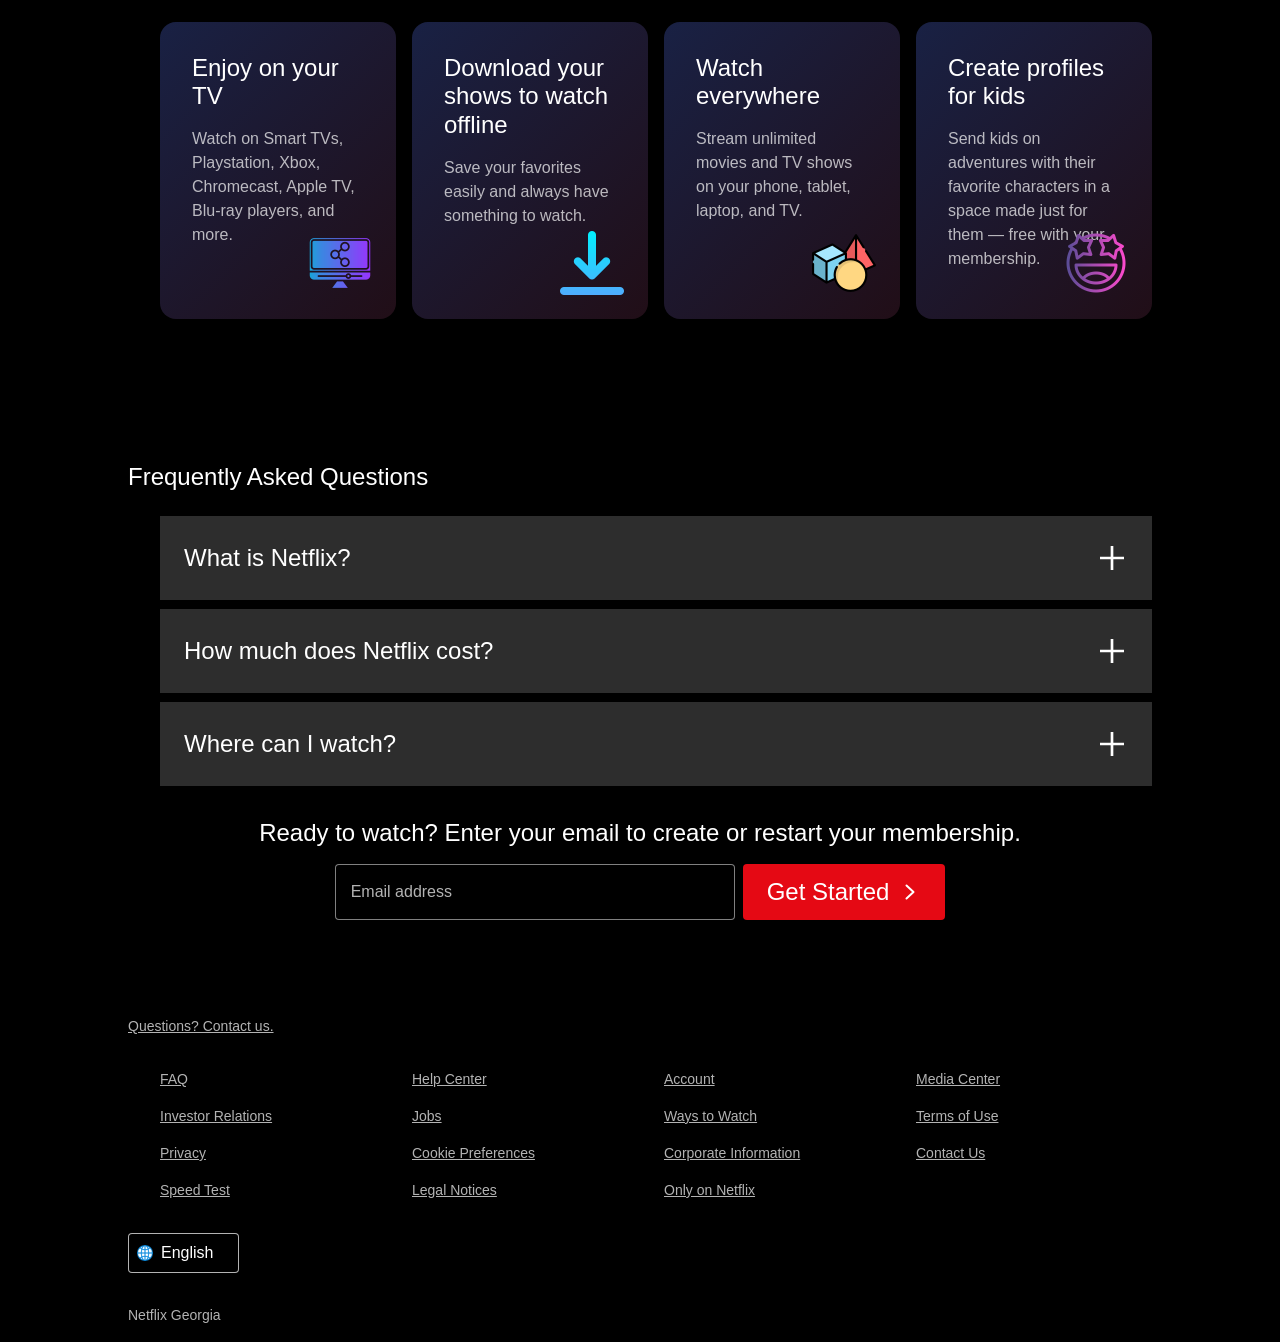
==== commit 7cd30c8e: "feat: add footer links and complete landing page" ====
--- a/index.html
+++ b/index.html
@@ -198,6 +198,35 @@
             </section>
         </div>
 
+        <footer class="footer">
+            <p class="footer-contact"><a href="#">Questions? Contact us.</a></p>
+            <ul class="footer-links">
+                <li><a href="#">FAQ</a></li>
+                <li><a href="#">Help Center</a></li>
+                <li><a href="#">Account</a></li>
+                <li><a href="#">Media Center</a></li>
+                <li><a href="#">Investor Relations</a></li>
+                <li><a href="#">Jobs</a></li>
+                <li><a href="#">Ways to Watch</a></li>
+                <li><a href="#">Terms of Use</a></li>
+                <li><a href="#">Privacy</a></li>
+                <li><a href="#">Cookie Preferences</a></li>
+                <li><a href="#">Corporate Information</a></li>
+                <li><a href="#">Contact Us</a></li>
+                <li><a href="#">Speed Test</a></li>
+                <li><a href="#">Legal Notices</a></li>
+                <li><a href="#">Only on Netflix</a></li>
+            </ul>
+            <div class="lang-box footer-lang">
+                <img src="assets/lang.png" class="lang-icon">
+                <select class="lang-select">
+                    <option>English</option>
+                </select>
+            </div>
+            <p class="footer-country">Netflix Georgia</p>
+        </footer>
     </main>
+    <script src="https://cdn.jsdelivr.net/npm/bootstrap@5.3.2/dist/js/bootstrap.bundle.min.js"></script>
+    <script src="js/script.js"></script>
 </body>
 </html>
--- a/css/landing.css
+++ b/css/landing.css
@@ -418,3 +418,90 @@
     transform: rotate(45deg);
 }
 
+/* ==========================================================================
+   Footer
+   ========================================================================== */
+.footer {
+    margin-top: 2rem;
+    padding: 4rem 5%;
+    color: rgba(255, 255, 255, 0.7);
+    font-size: 0.875rem;
+    display: grid;
+    grid-template-columns: minmax(0, 1600px);
+    justify-content: center;
+}
+
+.footer a {
+    color: rgba(255, 255, 255, 0.7);
+    text-decoration: underline;
+}
+
+.footer-contact {
+    margin-bottom: 2rem;
+}
+
+.footer-links {
+    list-style: none;
+    display: grid;
+    grid-template-columns: repeat(2, 1fr);
+    gap: 1rem;
+    margin-bottom: 2rem;
+}
+
+.footer-lang {
+    margin-bottom: 2rem;
+    display: inline-flex;
+    justify-self: start;
+}
+
+.footer-country {
+    font-size: 0.875rem;
+}
+
+/* ==========================================================================
+   Responsive (Desktop)
+   ========================================================================== */
+@media (min-width: 960px) {
+
+    .main-wrap,
+    .footer {
+        padding: 0 10%;
+    }
+
+    .hero-head {
+        font-size: 4rem;
+    }
+
+    .hero-sub,
+    .join-form-title {
+        font-size: 1.5rem;
+    }
+
+    .join-form-row {
+        flex-direction: row;
+        justify-content: center;
+        gap: 0.5rem;
+    }
+
+    .email-wrap {
+        width: 25rem;
+    }
+
+    .email-input {
+        height: 3.5rem;
+    }
+
+    .start-btn {
+        height: 3.5rem;
+        padding: 0 1.5rem;
+        font-size: 1.5rem;
+    }
+
+    .why-grid {
+        grid-template-columns: repeat(4, 1fr);
+    }
+
+    .footer-links {
+        grid-template-columns: repeat(4, 1fr);
+    }
+}
